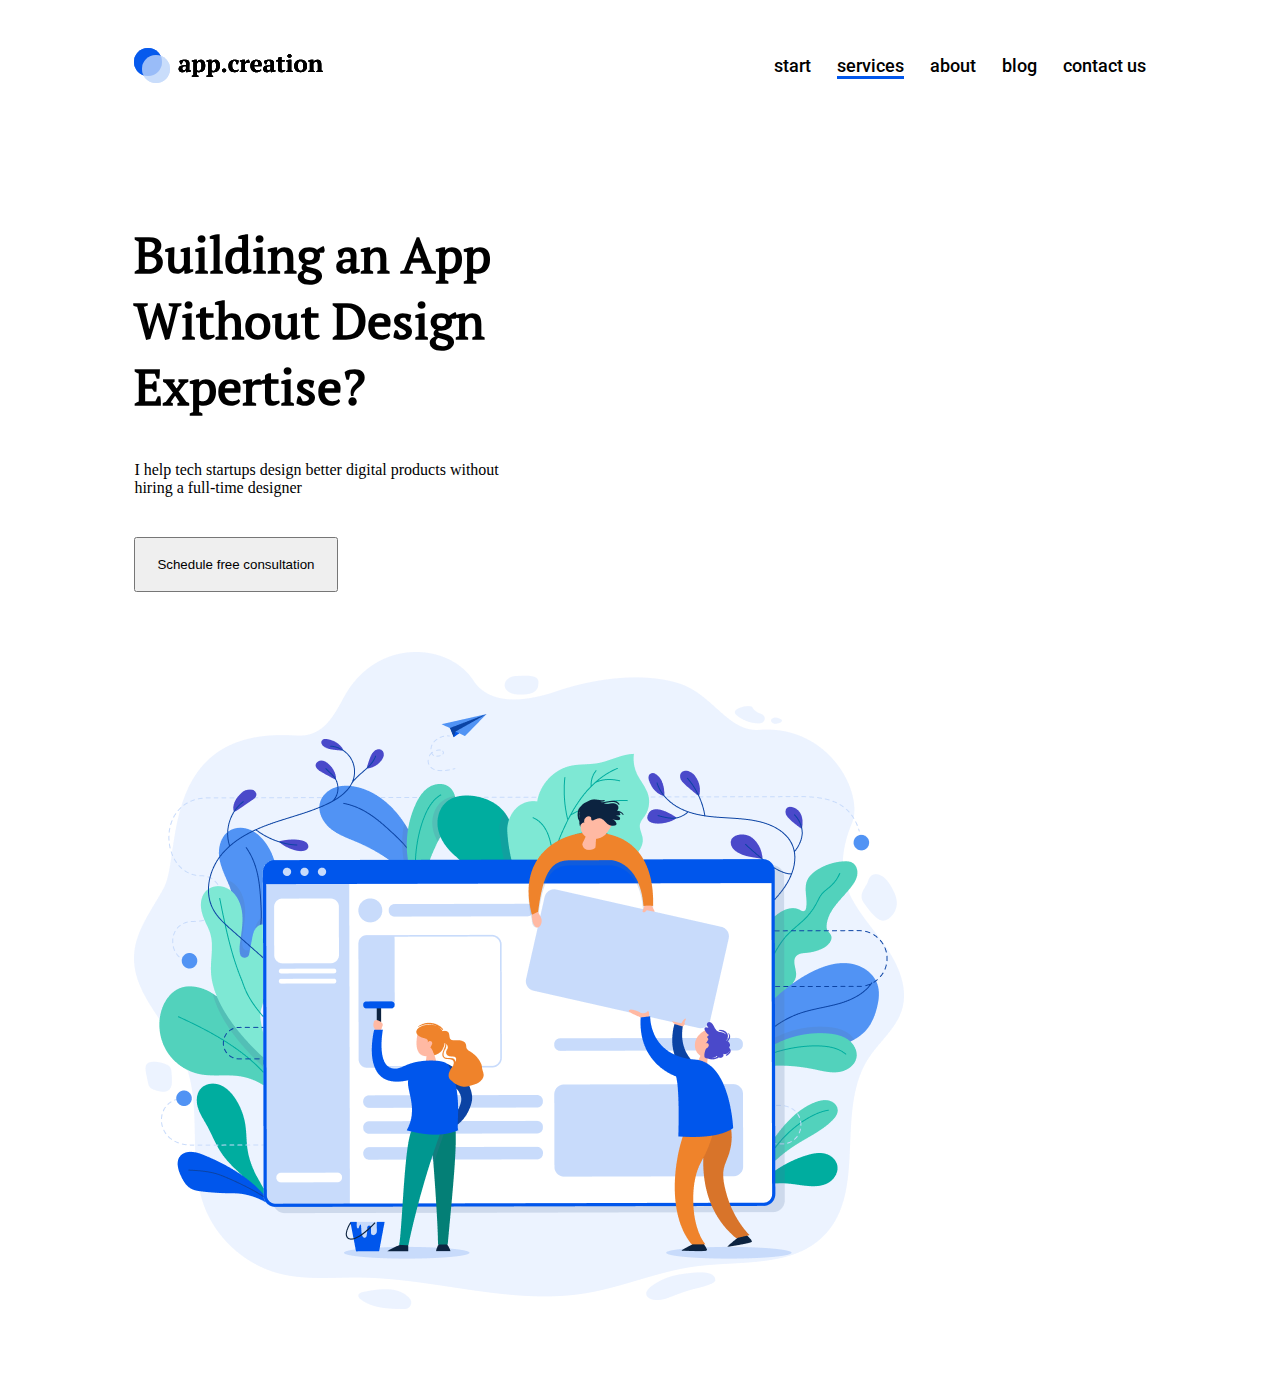
==== index.html @ f5508d60 "Merge branch 'main' into task-eight" ====
<!DOCTYPE html>
<html lang="en">
<head>
	<meta charset="UTF-8">
	<meta name="viewport" content="width=device-width, initial-scale=1.0">
	<title>Мой сайт</title>
<link rel="preconnect" href="https://fonts.gstatic.com">
<link href="https://fonts.googleapis.com/css2?family=Roboto&display=swap" rel="stylesheet">
	<link rel="stylesheet" href="fonts.css">
	<link rel="stylesheet" href="style.css">
</head>
<body>
<div class="wrapper">
	<header class="header">
		<div class="logo">
		<img class="logo" src="img/logo.svg" alt="">
		</div>
		<nav class="menu">
			<a href="#" class="menu__item">start</a>
			<a href="#" class="menu__item menu__item_active">services</a>
			<a href="#" class="menu__item">about</a>
			<a href="#" class="menu__item">blog</a>
			<a href="#" class="menu__item">contact us</a>
		</nav>
	</header>
	<section class="main">
		
			<h1 class="main__title">Building an App Without Design Expertise?</h1>
			<p class="main__description">I help tech startups design better digital products without hiring a full-time designer</p>
			<button class="main__button">Schedule free consultation</button>
		
		<div class="image-content">
			<img class="image-content__image" src="img/img.png" alt="">
		</div>
	</section>
</div>
</body>
</html>
---- fonts.css ----
/*! Generated by Font Squirrel (https://www.fontsquirrel.com) on March 29, 2021 */



@font-face {
    font-family: 'pt_serifbold';
    src: url('fonts/ptserif-bold-webfont.woff') format('woff');
    font-weight: normal;
    font-style: normal;

}




@font-face {
    font-family: 'pt_serifbold_italic';
    src: url('fonts/ptserif-bolditalic-webfont.woff') format('woff');
    font-weight: normal;
    font-style: normal;

}




@font-face {
    font-family: 'pt_serifitalic';
    src: url('fonts/ptserif-italic-webfont.woff') format('woff');
    font-weight: normal;
    font-style: normal;

}




@font-face {
    font-family: 'pt_serifregular';
    src: url('fonts/ptserif-regular-webfont.woff') format('woff');
    font-weight: normal;
    font-style: normal;

}
---- style.css ----
.wrapper {
	margin: 0 auto;
	width: 80%;
}

.logo {
	width: 190px;
	height: 35px;
	background-image: url(img/logo.svg);
}

.header {
	padding: 40px 0;
	display: flex;
	justify-content: space-between;
}

.menu {
	display: flex;	
	align-items: center;	
}

.menu__item { 
	position: relative;
	text-decoration: none;
	margin-right: 26px;
    font:500 18px/21px 'Roboto', sans-serif;/* weight size/height family*/
    color: #000;
    transition: opacity .5s;
	/*padding: 0 13px;*/
  margin-right: 26px;
/*	font-family: 'Roboto', sans-serif;
	font-weight: 500;
    font-size: : 18px;
    line-height: 21px;*/
  font:500 18px/21px 'Roboto', sans-serif;
  color: #000;
  transition: opacity .5s;
}

.menu__item:last-child {
	margin-right: 0;
}

.menu__item::after {
	position: absolute;
	display: block;
	content: '';
	left: 0;
	width: 100%;
	height: 3px;
	background-color: #0056EC;
	opacity: 0;
	transition: opacity .5s;
}

.menu__item_active::after  {
	position: absolute;
	display: block;
	content: '';
	left: 0;
	width: 100%;
	height: 3px;
	background-color: #0056EC;
}

.menu__item:hover {
	opacity: .5;
}

.menu__item:hover:after {
	position: absolute;
	display: block;
	content: '';
	left: 0;
	width: 100%;
	height: 3px;
	background-color: #0056EC;
}

.menu__item:hover:after, .menu__item_active:after {
	opacity: 1;
}

.main-section {
	display: flex;
	justify-content: space-between;
}

.main {
	padding-top: 100px;
	padding-right: 63%;
}

.main__title {
	margin: 0 0 40px 0;
	font: bold 50px/66px pt_serifregular, arial, helvetica, sans-serif;
}

.main__subtitle {
	margin: 0 0 41px 0;
	font: 500 18px/21px 'Roboto', sans-serif;
}

.main__description {
	margin-bottom: 40px;
}

.main__button {
	padding: 18px 21px;
}

.image-content__image {
	margin-top: 16%;	
	margin-bottom: 17%;	
}
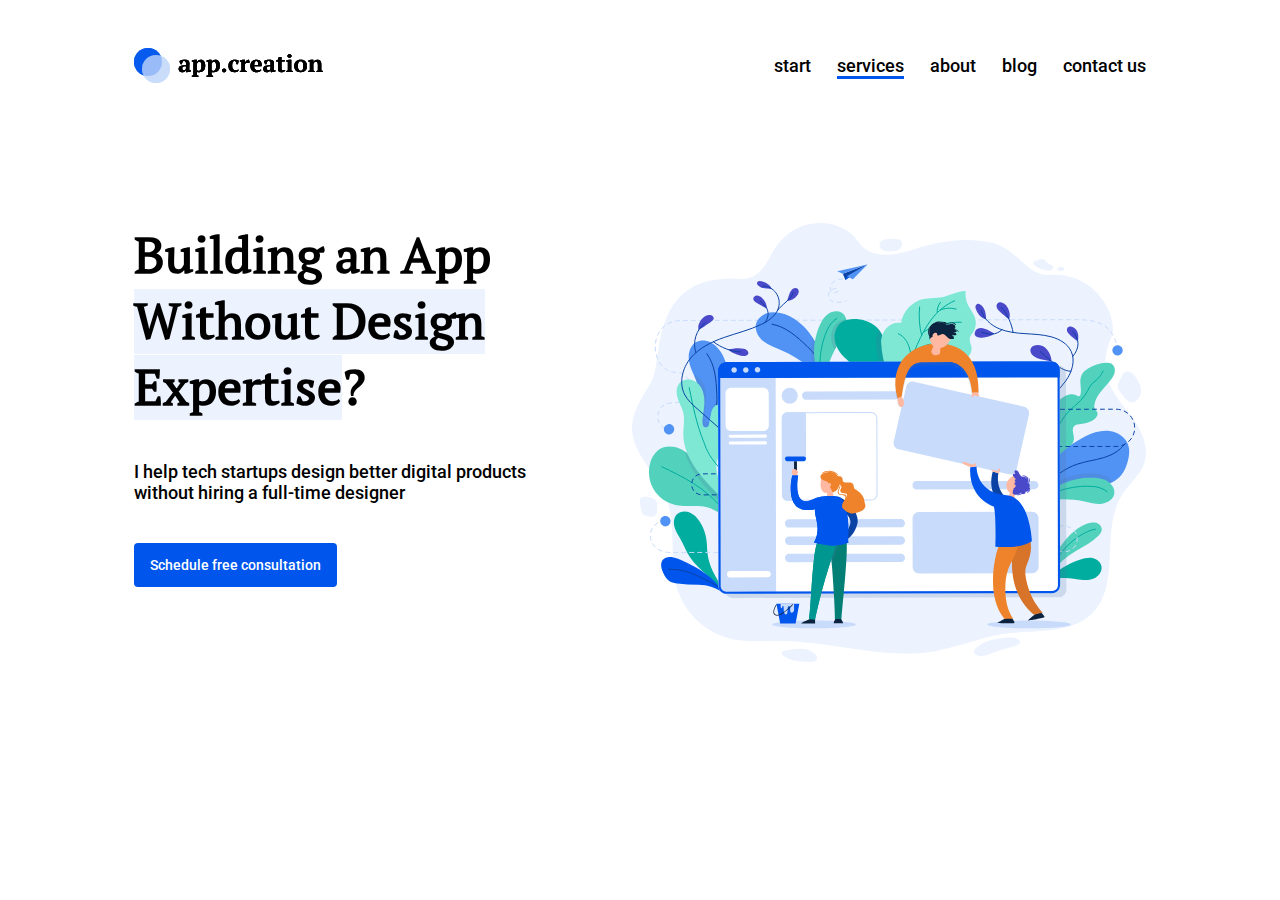
==== commit 4e17f85f: "task-eight" ====
--- a/index.html
+++ b/index.html
@@ -25,14 +25,10 @@
 	</header>
 	<section class="main">
 		
-			<h1 class="main__title">Building an App Without Design Expertise?</h1>
-			<p class="main__description">I help tech startups design better digital products without hiring a full-time designer</p>
-			<button class="main__button">Schedule free consultation</button>
-		
-		<div class="image-content">
-			<img class="image-content__image" src="img/img.png" alt="">
-		</div>
+			<h1 class="main__title">Building an App <span class="main__title-text_highlight">Without Design Expertise</span>?</h1>
+			<p class="main__subtitle">I help tech startups design better digital products without hiring a full-time designer</p>
+			<a class="main__button" href="#">Schedule free consultation</a>
 	</section>
 </div>
-</body>
+</body> 
 </html>--- a/style.css
+++ b/style.css
@@ -11,6 +11,7 @@
 
 .header {
 	padding: 40px 0;
+	margin-bottom: 100px;
 	display: flex;
 	justify-content: space-between;
 }
@@ -27,15 +28,6 @@
     font:500 18px/21px 'Roboto', sans-serif;/* weight size/height family*/
     color: #000;
     transition: opacity .5s;
-	/*padding: 0 13px;*/
-  margin-right: 26px;
-/*	font-family: 'Roboto', sans-serif;
-	font-weight: 500;
-    font-size: : 18px;
-    line-height: 21px;*/
-  font:500 18px/21px 'Roboto', sans-serif;
-  color: #000;
-  transition: opacity .5s;
 }
 
 .menu__item:last-child {
@@ -88,8 +80,12 @@
 }
 
 .main {
-	padding-top: 100px;
-	padding-right: 63%;
+	padding-right: 60%;
+	padding-bottom: 100px; 
+/*	background-image: url(img/img.svg);
+	background-repeat: no-repeat;
+	background-position: top 70px right; */
+	background: top right no-repeat url(img/img.svg);
 }
 
 .main__title {
@@ -98,19 +94,27 @@
 }
 
 .main__subtitle {
-	margin: 0 0 41px 0;
+	margin: 0;
+	margin-bottom: 40px;
 	font: 500 18px/21px 'Roboto', sans-serif;
 }
 
-.main__description {
-	margin-bottom: 40px;
+.main__title-text_highlight {
+	background-color: #ECF3FF; 
 }
 
+
 .main__button {
-	padding: 18px 21px;
+	text-decoration: none;
+	display: inline-block;
+	padding: 14px 16px;
+	background: #0056EC;
+	border-radius: 4px;
+	color: white;
+	font: 500 14px/16px 'Roboto', sans-serif;
+	transform: opacity .5s;
 }
 
-.image-content__image {
-	margin-top: 16%;	
-	margin-bottom: 17%;	
+.main__button:hover {
+	opacity: .5;
 }
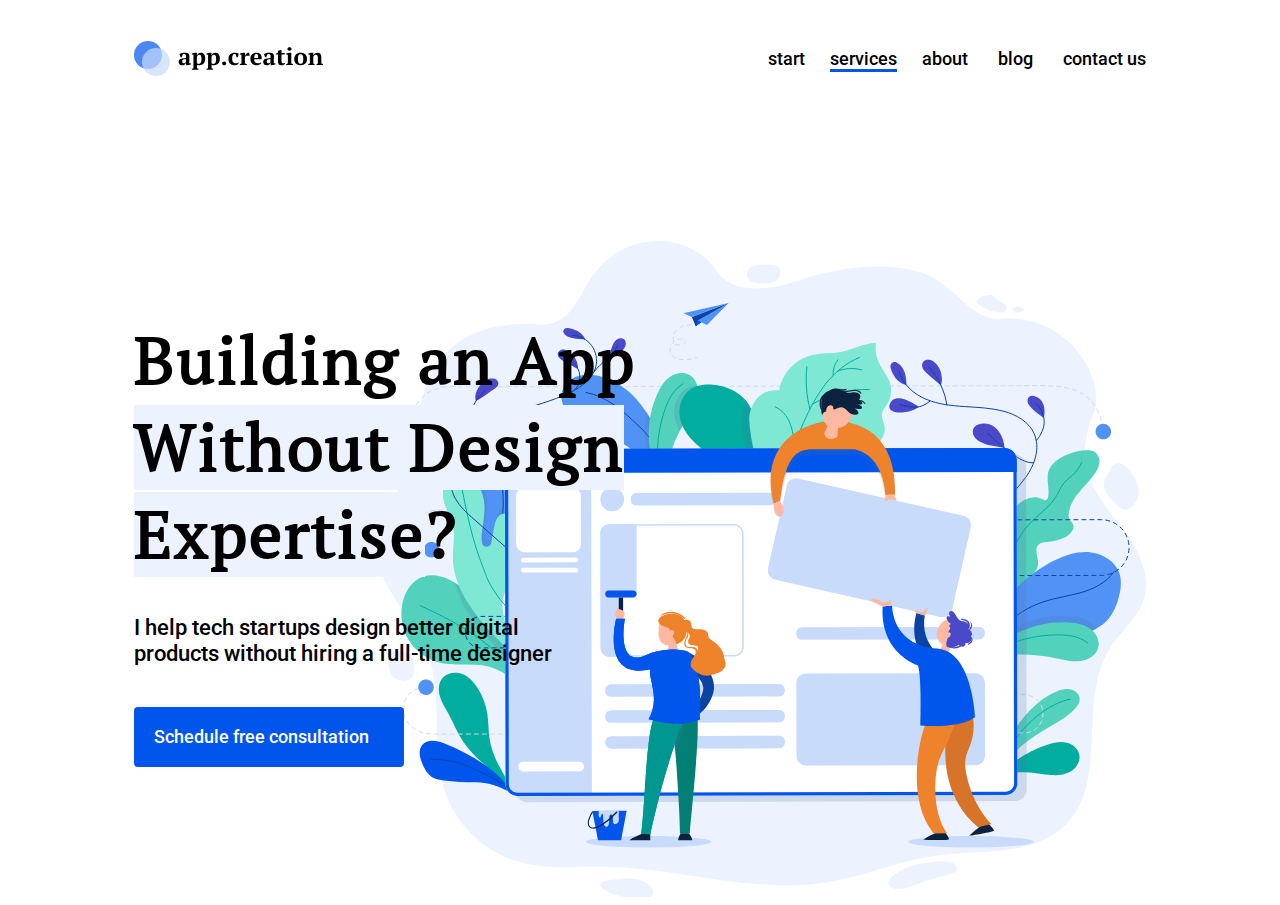
==== commit f6ff0a99: "Task-eight" ====
--- a/index.html
+++ b/index.html
@@ -13,7 +13,7 @@
 <div class="wrapper">
 	<header class="header">
 		<div class="logo">
-		<img class="logo" src="img/logo.svg" alt="">
+<!-- 		<img class="logo" src="img/logo.svg" alt=""> -->
 		</div>
 		<nav class="menu">
 			<a href="#" class="menu__item">start</a>
--- a/style.css
+++ b/style.css
@@ -10,8 +10,8 @@
 }
 
 .header {
-	padding: 40px 0;
-	margin-bottom: 100px;
+	padding: 33px 0;
+	/*margin-bottom: 208px;*/
 	display: flex;
 	justify-content: space-between;
 }
@@ -24,7 +24,7 @@
 .menu__item { 
 	position: relative;
 	text-decoration: none;
-	margin-right: 26px;
+	margin-right: 30px;
     font:500 18px/21px 'Roboto', sans-serif;/* weight size/height family*/
     color: #000;
     transition: opacity .5s;
@@ -32,6 +32,10 @@
 
 .menu__item:last-child {
 	margin-right: 0;
+}
+
+.menu__item:nth-child(-n+2) {
+	margin-right:25px;
 }
 
 .menu__item::after {
@@ -80,23 +84,24 @@
 }
 
 .main {
+	padding-top: 208px;
 	padding-right: 60%;
-	padding-bottom: 100px; 
-/*	background-image: url(img/img.svg);
-	background-repeat: no-repeat;
-	background-position: top 70px right; */
-	background: top right no-repeat url(img/img.svg);
+	padding-bottom: 130px; 
+	background: top 132px right no-repeat url(img/img.svg);
 }
 
 .main__title {
-	margin: 0 0 40px 0;
-	font: bold 50px/66px pt_serifregular, arial, helvetica, sans-serif;
+	width: 567px;
+	letter-spacing: 2px;
+	margin: 0 0 37px 0;
+	font: bold 66px/87px pt_serifregular, arial, helvetica, sans-serif;
 }
 
 .main__subtitle {
+	width: 455px;
 	margin: 0;
 	margin-bottom: 40px;
-	font: 500 18px/21px 'Roboto', sans-serif;
+	font: 500 22px/26px 'Roboto', sans-serif;
 }
 
 .main__title-text_highlight {
@@ -107,11 +112,11 @@
 .main__button {
 	text-decoration: none;
 	display: inline-block;
-	padding: 14px 16px;
+	padding: 19px 35px 19px 20px;
 	background: #0056EC;
 	border-radius: 4px;
 	color: white;
-	font: 500 14px/16px 'Roboto', sans-serif;
+	font: 500 18px/22px 'Roboto', sans-serif;
 	transform: opacity .5s;
 }
 
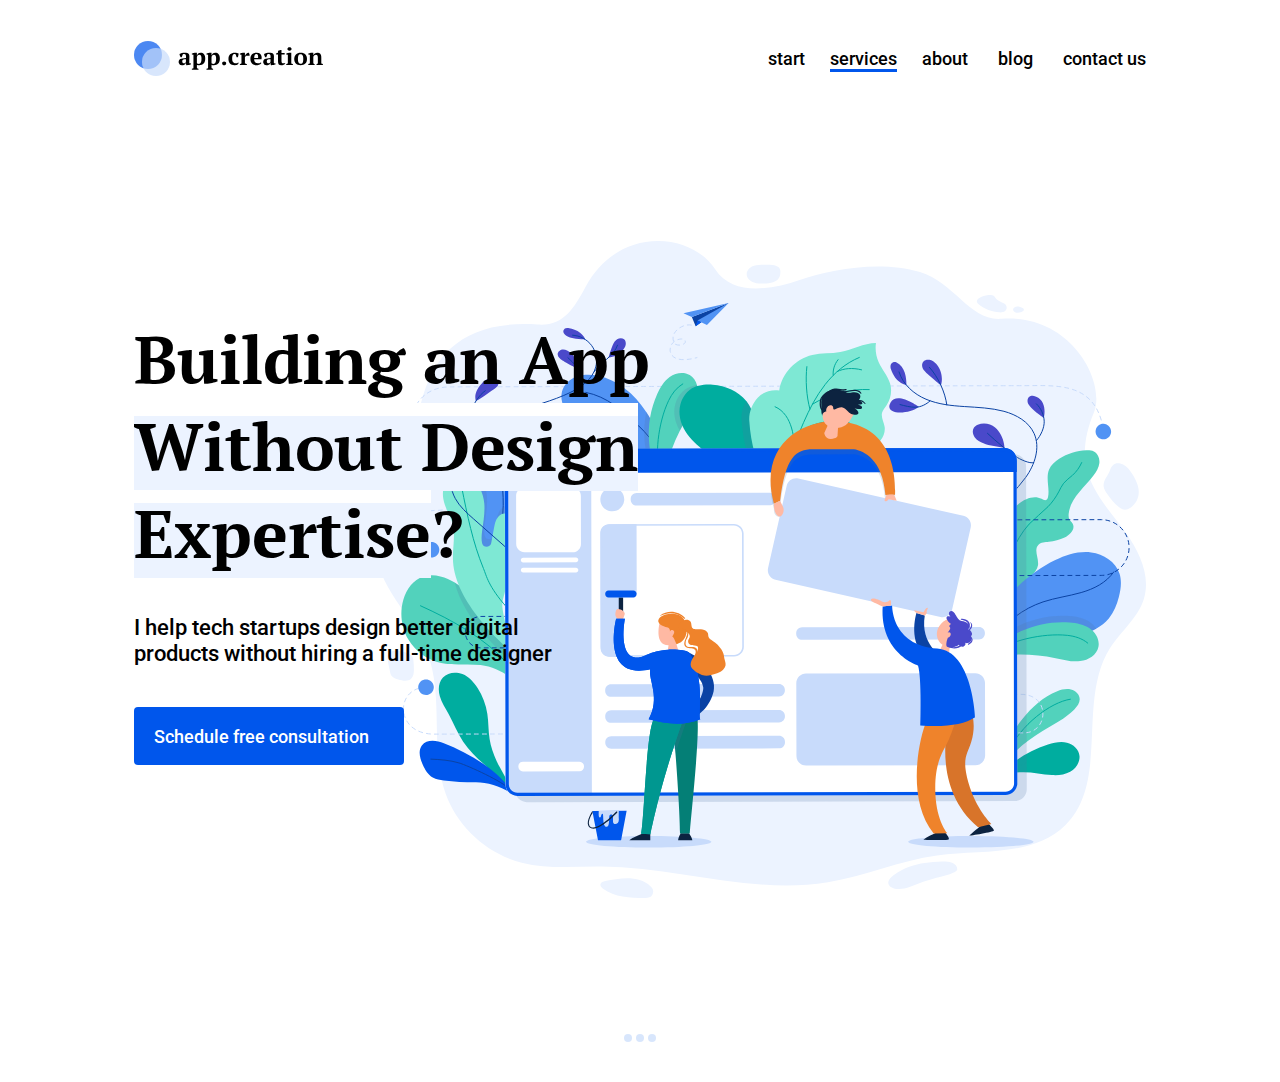
==== commit 9ee0e428: "Добавила 3 точки" ====
--- a/index.html
+++ b/index.html
@@ -29,6 +29,11 @@
 			<p class="main__subtitle">I help tech startups design better digital products without hiring a full-time designer</p>
 			<a class="main__button" href="#">Schedule free consultation</a>
 	</section>
+	<div class="circles">
+		<div class="circles__circle"></div>
+		<div class="circles__circle"></div>
+		<div class="circles__circle"></div>
+	</div>
 </div>
 </body> 
 </html>--- a/style.css
+++ b/style.css
@@ -1,125 +1,142 @@
 .wrapper {
-	margin: 0 auto;
-	width: 80%;
+  margin: 0 auto;
+  width: 80%;
 }
 
 .logo {
-	width: 190px;
-	height: 35px;
-	background-image: url(img/logo.svg);
+  width: 190px;
+  height: 35px;
+  background-image: url(img/logo.svg);
 }
 
 .header {
-	padding: 33px 0;
-	/*margin-bottom: 208px;*/
-	display: flex;
-	justify-content: space-between;
+  padding: 33px 0;
+  display: flex;
+  justify-content: space-between;
 }
 
 .menu {
-	display: flex;	
-	align-items: center;	
+  display: flex;	
+  align-items: center;	
 }
 
 .menu__item { 
-	position: relative;
-	text-decoration: none;
-	margin-right: 30px;
-    font:500 18px/21px 'Roboto', sans-serif;/* weight size/height family*/
-    color: #000;
-    transition: opacity .5s;
+  position: relative;
+  text-decoration: none;
+  margin-right: 30px;
+  font: 500 18px/21px 'Roboto', sans-serif;
+  color: #000;
+  transition: opacity .5s;
 }
 
 .menu__item:last-child {
-	margin-right: 0;
+  margin-right: 0;
 }
 
 .menu__item:nth-child(-n+2) {
-	margin-right:25px;
+  margin-right: 25px;
 }
 
 .menu__item::after {
-	position: absolute;
-	display: block;
-	content: '';
-	left: 0;
-	width: 100%;
-	height: 3px;
-	background-color: #0056EC;
-	opacity: 0;
-	transition: opacity .5s;
+  position: absolute;
+  display: block;
+  content: '';
+  left: 0;
+  width: 100%;
+  height: 3px;
+  background-color: #0056EC;
+  opacity: 0;
+  transition: opacity .5s;
 }
 
 .menu__item_active::after  {
-	position: absolute;
-	display: block;
-	content: '';
-	left: 0;
-	width: 100%;
-	height: 3px;
-	background-color: #0056EC;
+  position: absolute;
+  display: block;
+  content: '';
+  left: 0;
+  width: 100%;
+  height: 3px;
+  background-color: #0056EC;
 }
 
 .menu__item:hover {
-	opacity: .5;
+  opacity: .5;
 }
 
-.menu__item:hover:after {
-	position: absolute;
-	display: block;
-	content: '';
-	left: 0;
-	width: 100%;
-	height: 3px;
-	background-color: #0056EC;
+.menu__item:hover::after {
+  position: absolute;
+  display: block;
+  content: '';
+  left: 0;
+  width: 100%;
+  height: 3px;
+  background-color: #0056EC;
 }
 
-.menu__item:hover:after, .menu__item_active:after {
-	opacity: 1;
+.menu__item:hover::after,
+.menu__item_active::after {
+  opacity: 1;
 }
 
 .main-section {
-	display: flex;
-	justify-content: space-between;
+  display: flex;
+  justify-content: space-between;
 }
 
 .main {
-	padding-top: 208px;
-	padding-right: 60%;
-	padding-bottom: 130px; 
-	background: top 132px right no-repeat url(img/img.svg);
+  padding-top: 208px;
+  padding-right: 60%;
+  padding-bottom: 136px;
+  background: top 132px right no-repeat url(img/img.svg);
+  margin-bottom: 133px;
 }
 
 .main__title {
-	width: 567px;
-	letter-spacing: 2px;
-	margin: 0 0 37px 0;
-	font: bold 66px/87px pt_serifregular, arial, helvetica, sans-serif;
+  width: 567px;
+  letter-spacing: -0.2px;
+  margin: 0 0 37px 0;
+  font: bold 66.5px/87px pt_serifbold, arial, helvetica, sans-serif;
 }
 
 .main__subtitle {
-	width: 455px;
-	margin: 0;
-	margin-bottom: 40px;
-	font: 500 22px/26px 'Roboto', sans-serif;
+  width: 455px;
+  margin: 0;
+  margin-bottom: 40px;
+  font: 500 22px/26px 'Roboto', sans-serif;
 }
 
 .main__title-text_highlight {
-	background-color: #ECF3FF; 
+  background: linear-gradient(180deg, rgba(255, 255, 255, 1) 15%, #ecf3ff 15%);
 }
 
-
 .main__button {
-	text-decoration: none;
-	display: inline-block;
-	padding: 19px 35px 19px 20px;
-	background: #0056EC;
-	border-radius: 4px;
-	color: white;
-	font: 500 18px/22px 'Roboto', sans-serif;
-	transform: opacity .5s;
+  text-decoration: none;
+  display: inline-block;
+  padding: 19px 35px 17px 20px;
+  background: #0056ec;
+  border-radius: 4px;
+  color: white;
+  font: 500 18px/22px 'Roboto', sans-serif;
+  transform: opacity 0.5s;
 }
 
 .main__button:hover {
-	opacity: .5;
+  opacity: .5;
 }
+
+.circles {
+	display: flex;
+	justify-content: center;
+	margin-bottom: 40px;
+}
+.circles__circle {
+	width: 8px;
+	height: 8px;
+	background: #c8dbfb;
+	opacity: 0.7;
+	border-radius: 50%;
+}
+
+.circles__circle:nth-child(2) {
+	margin: 0 4px;
+}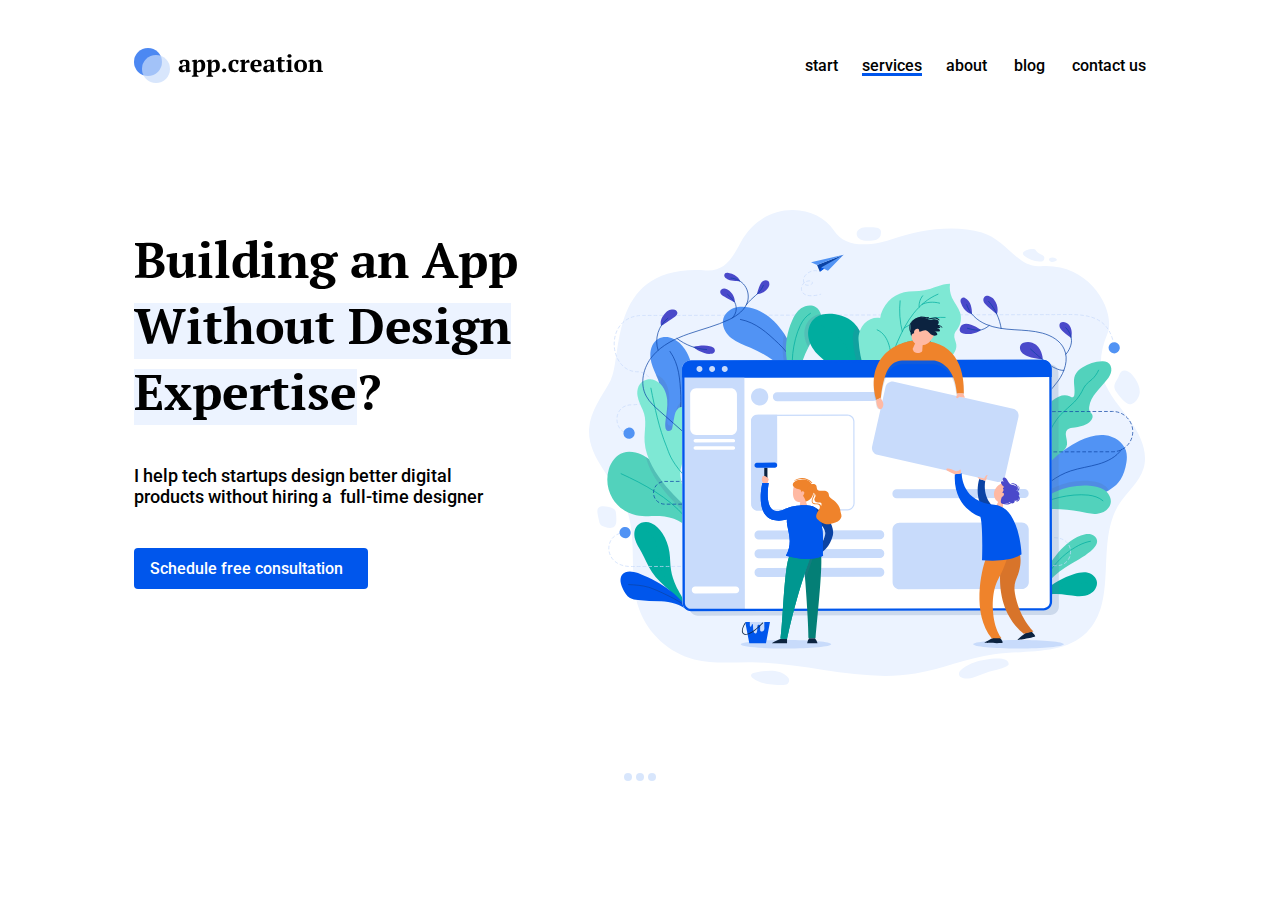
==== commit 9d5a3ffd: "Task-nine" ====
--- a/index.html
+++ b/index.html
@@ -26,7 +26,7 @@
 	<section class="main">
 		
 			<h1 class="main__title">Building an App <span class="main__title-text_highlight">Without Design Expertise</span>?</h1>
-			<p class="main__subtitle">I help tech startups design better digital products without hiring a full-time designer</p>
+			<p class="main__subtitle">I help tech startups design better digital products without hiring a&nbsp; full-time designer</p>
 			<a class="main__button" href="#">Schedule free consultation</a>
 	</section>
 	<div class="circles">
--- a/style.css
+++ b/style.css
@@ -125,18 +125,156 @@
 }
 
 .circles {
-	display: flex;
-	justify-content: center;
-	margin-bottom: 40px;
-}
+  display: flex;
+  justify-content: center;
+  margin-bottom: 40px;
+}
+
 .circles__circle {
-	width: 8px;
-	height: 8px;
-	background: #c8dbfb;
-	opacity: 0.7;
-	border-radius: 50%;
+  width: 8px;
+  height: 8px;
+  background: #c8dbfb;
+  opacity: 0.7;
+  border-radius: 50%;
 }
 
 .circles__circle:nth-child(2) {
-	margin: 0 4px;
+  margin: 0 4px;
+}
+
+@media (min-width: 1025px) and (max-width: 1366px) { //1366
+	.wrapper {
+  width: 68%;
+}
+
+.header {
+	padding-bottom: 0;
+	padding-top: 40px;
+	margin-bottom: 127px;
+}
+
+.menu__item { 
+  margin-right: 27px;
+  font: 500 16px/14px 'Roboto', sans-serif;
+
+}
+.menu__item:nth-child(-n+2) {
+  margin-right: 24px;
+}
+
+.main {
+	padding-top: 17px;
+	padding-bottom: 96px;
+	background-size: 55%;
+	background-position: right 0 top 0;
+  margin-bottom: 88px;
+ }
+
+.main__title {
+  width: 434px;
+  letter-spacing: -0.2px;
+  margin: 0 0 40px 0;
+  font: bold 50px/66px pt_serifbold, arial, helvetica, sans-serif;
+}
+
+.main__subtitle {
+  width: 367px;
+  margin: 0;
+  margin-bottom: 41px;
+  font: 500 18px/21px 'Roboto', sans-serif;
+}
+
+.main__button {
+  padding: 14px 25px 13px 16px;
+  font: 500 16px/14px 'Roboto', sans-serif;
+}
+}
+
+@media (min-width: 769px) and (max-width: 1024px) {  //1024
+	.wrapper {
+  width: 100%;
+  margin-right: 47px;
+}
+
+.header {
+	padding-bottom: 0;
+	padding-top: 40px;
+	margin-bottom: 127px;
+}
+
+.menu__item { 
+  margin-right: 27px;
+  font: 500 16px/14px 'Roboto', sans-serif;
+
+}
+.menu__item:nth-child(-n+2) {
+  margin-right: 24px;
+}
+
+.main {
+	padding-top: 17px;
+	padding-bottom: 96px;
+	background-size: 55%;
+	background-position: right 0 top 0;
+  margin-bottom: 88px;
+ }
+
+.main__title {
+  width: 434px;
+  letter-spacing: -0.2px;
+  margin: 0 0 40px 0;
+  font: bold 50px/66px pt_serifbold, arial, helvetica, sans-serif;
+}
+
+.main__subtitle {
+  width: 367px;
+  margin: 0;
+  margin-bottom: 41px;
+  font: 500 18px/21px 'Roboto', sans-serif;
+  background-image: red;
+}
+
+.main__button {
+  padding: 14px 25px 13px 16px;
+  font: 500 16px/14px 'Roboto', sans-serif;
+}
+}
+
+@media (max-width: 768px) {  //Телефон
+.menu {
+	display: none;
+}
+
+.header {
+	margin-bottom: 4px;
+	padding: 24px 0;
+}
+
+.logo {
+	background: no-repeat url(img/logoo.svg);
+}
+
+.main {
+	text-align: center;
+	padding: 74% 0 0;
+	background-size: 74%;
+	background-position: top center;
+ }
+
+.main__title {
+	width: auto;
+	margin-bottom: 44px;
+	font: bold 30px/39px pt_serifregular, arial, helvetica, sans-serif;
+}
+
+ .main__subtitle {
+ 	width: auto;
+ 	font: 500 16px/19px Roboto, arial, helvetica, sans-serif;
+ }
+
+.main__button {
+	padding: 14px 25px 13px 16px;
+	background: #0056EC;
+	font: 500 14px/15px 'Roboto', sans-serif;
+}
 }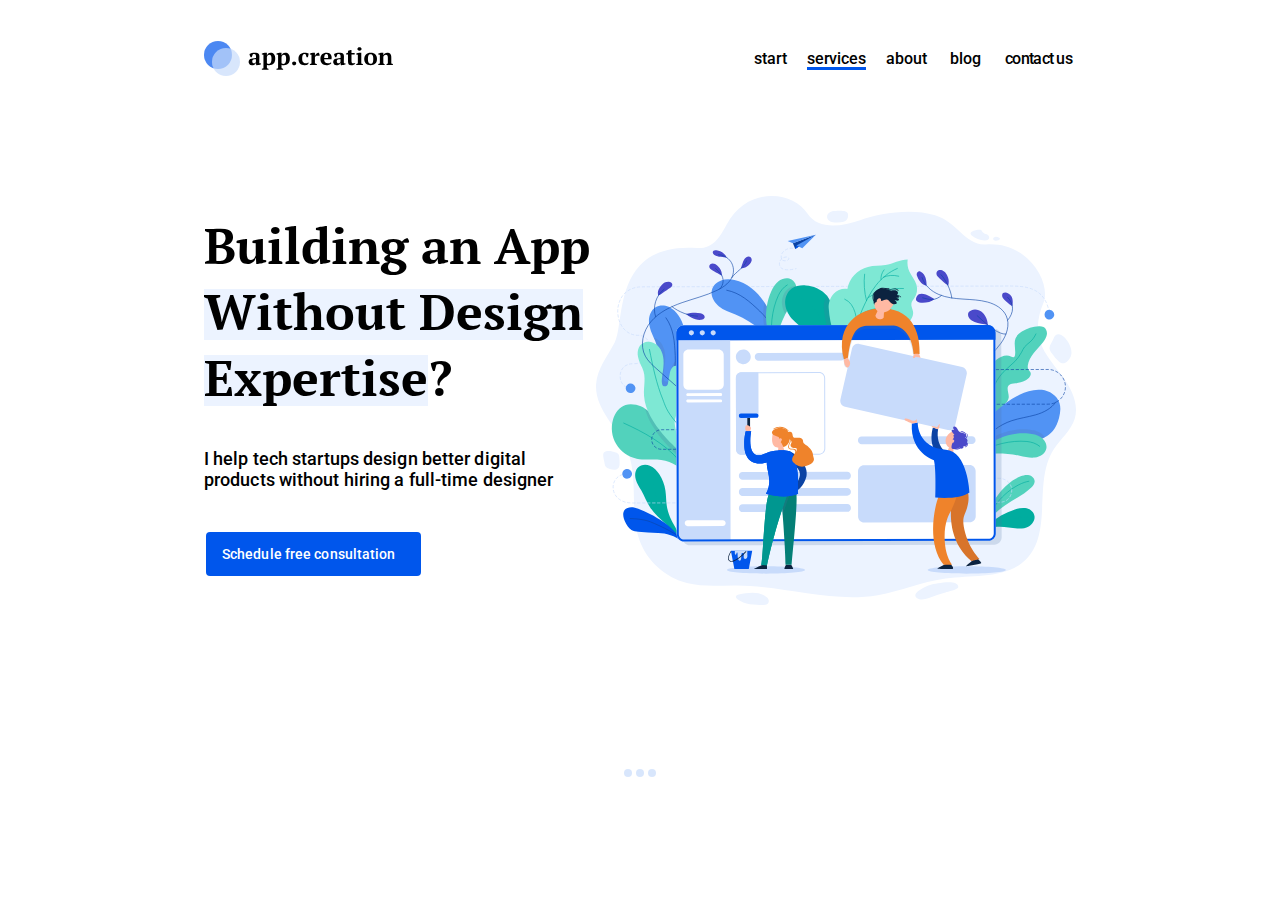
==== commit 641e9de6: "Task-nine" ====
--- a/index.html
+++ b/index.html
@@ -26,7 +26,7 @@
 	<section class="main">
 		
 			<h1 class="main__title">Building an App <span class="main__title-text_highlight">Without Design Expertise</span>?</h1>
-			<p class="main__subtitle">I help tech startups design better digital products without hiring a&nbsp; full-time designer</p>
+			<p class="main__subtitle">I help tech startups design better digital products without hiring a&nbsp;full-time designer</p>
 			<a class="main__button" href="#">Schedule free consultation</a>
 	</section>
 	<div class="circles">
--- a/style.css
+++ b/style.css
@@ -106,7 +106,7 @@
 }
 
 .main__title-text_highlight {
-  background: linear-gradient(180deg, rgba(255, 255, 255, 1) 15%, #ecf3ff 15%);
+background: linear-gradient(180deg, rgba(255, 255, 255, 1) 15%, #ecf3ff 15%);
 }
 
 .main__button {
@@ -142,139 +142,154 @@
   margin: 0 4px;
 }
 
-@media (min-width: 1025px) and (max-width: 1366px) { //1366
-	.wrapper {
-  width: 68%;
-}
-
-.header {
-	padding-bottom: 0;
-	padding-top: 40px;
-	margin-bottom: 127px;
-}
-
-.menu__item { 
-  margin-right: 27px;
-  font: 500 16px/14px 'Roboto', sans-serif;
-
-}
-.menu__item:nth-child(-n+2) {
-  margin-right: 24px;
-}
-
-.main {
-	padding-top: 17px;
-	padding-bottom: 96px;
-	background-size: 55%;
-	background-position: right 0 top 0;
-  margin-bottom: 88px;
- }
-
-.main__title {
-  width: 434px;
-  letter-spacing: -0.2px;
-  margin: 0 0 40px 0;
-  font: bold 50px/66px pt_serifbold, arial, helvetica, sans-serif;
-}
-
-.main__subtitle {
-  width: 367px;
-  margin: 0;
-  margin-bottom: 41px;
-  font: 500 18px/21px 'Roboto', sans-serif;
-}
-
-.main__button {
-  padding: 14px 25px 13px 16px;
-  font: 500 16px/14px 'Roboto', sans-serif;
-}
-}
-
-@media (min-width: 769px) and (max-width: 1024px) {  //1024
-	.wrapper {
-  width: 100%;
-  margin-right: 47px;
-}
-
-.header {
-	padding-bottom: 0;
-	padding-top: 40px;
-	margin-bottom: 127px;
-}
-
-.menu__item { 
-  margin-right: 27px;
-  font: 500 16px/14px 'Roboto', sans-serif;
-
-}
-.menu__item:nth-child(-n+2) {
-  margin-right: 24px;
-}
-
-.main {
-	padding-top: 17px;
-	padding-bottom: 96px;
-	background-size: 55%;
-	background-position: right 0 top 0;
-  margin-bottom: 88px;
- }
-
-.main__title {
-  width: 434px;
-  letter-spacing: -0.2px;
-  margin: 0 0 40px 0;
-  font: bold 50px/66px pt_serifbold, arial, helvetica, sans-serif;
-}
-
-.main__subtitle {
-  width: 367px;
-  margin: 0;
-  margin-bottom: 41px;
-  font: 500 18px/21px 'Roboto', sans-serif;
-  background-image: red;
-}
-
-.main__button {
-  padding: 14px 25px 13px 16px;
-  font: 500 16px/14px 'Roboto', sans-serif;
-}
-}
-
-@media (max-width: 768px) {  //Телефон
-.menu {
-	display: none;
-}
-
-.header {
-	margin-bottom: 4px;
-	padding: 24px 0;
-}
-
-.logo {
-	background: no-repeat url(img/logoo.svg);
-}
-
-.main {
-	text-align: center;
-	padding: 74% 0 0;
-	background-size: 74%;
-	background-position: top center;
- }
-
-.main__title {
-	width: auto;
-	margin-bottom: 44px;
-	font: bold 30px/39px pt_serifregular, arial, helvetica, sans-serif;
-}
-
- .main__subtitle {
- 	width: auto;
- 	font: 500 16px/19px Roboto, arial, helvetica, sans-serif;
- }
-
-.main__button {
-	padding: 14px 25px 13px 16px;
-	background: #0056EC;
-	font: 500 14px/15px 'Roboto', sans-serif;
-}
-}+@media (max-width: 768px) {   /*Телефон*/
+  .menu {
+    display: none;
+  }
+
+  .header {
+    margin-bottom: 4px;
+    padding: 24px 0;
+  }
+
+  .logo {
+    background: no-repeat url(img/logo.png);
+  }
+
+  .main {
+    text-align: center;
+    padding: 74% 0 0;
+    background-size: 74%;
+    background-position: top center;
+  }
+
+  .main__title {
+    width: auto;
+    margin-bottom: 44px;
+    font: bold 30px/39px pt_serifregular, arial, helvetica, sans-serif;
+  }
+
+  .main__subtitle {
+    width: auto;
+    font: 500 16px/19px Roboto, arial, helvetica, sans-serif;
+  }
+
+  .main__button {
+    padding: 14px 25px 13px 16px;
+    background: #0056ec;
+    font: 500 14px/15px 'Roboto', sans-serif;
+  }
+}
+
+@media (min-width: 1246px) and (max-width: 1585px) {   /*1366*/
+  .wrapper {
+    width: 69%;
+  }
+
+  .header {
+    padding-bottom: 0;
+    padding-top: 33px;
+    margin-bottom: 120px;
+  }
+
+  .menu__item {
+    margin-right: 24px;
+    font: 500 16px/17px 'Roboto', sans-serif;
+    letter-spacing: -0.1px;
+  }
+
+  .menu__item:nth-child(-n+2) {
+    margin-right: 20px;
+  }
+
+  .menu__item:last-child {
+    margin-right: 4px;
+    letter-spacing: -0.7px;}
+
+  .main {
+    padding-top: 17px;
+    padding-bottom: 12%;
+    background-size: 55%;
+    background-position: right 0 top 0;
+    margin-bottom: 88px;
+  }
+
+  .main__title {
+    width: 434px;
+    letter-spacing: 0;
+    font: bold 50px/66px pt_serifbold, arial, helvetica, sans-serif;
+ 
+  }
+
+  .main__title-text_highlight {
+    background: linear-gradient(180deg, rgba(255,255,255,1) 15%, rgba(236,243,255,1) 15% 93%, rgba(255,255,255,1) 93%);
+}
+
+  .main__subtitle {
+    width: 367px;
+    margin: 0;
+    letter-spacing: 0.1px;
+    margin-right: 10px;
+    margin-bottom: 42px;
+    font: 500 18px/21px 'Roboto', sans-serif;
+  }
+
+  .main__button {
+    padding: 15px 25px 15px 16px;
+    font: 500 14px/14px 'Roboto', sans-serif;
+    letter-spacing: 0.1px;
+    margin-left: 2px;
+  }
+}
+
+@media (min-width: 769px) and (max-width: 1245px) {
+  .wrapper {
+    width: 92.5%;
+    margin-left: 37px;
+  }
+
+  .header {
+    padding-bottom: 0;
+    padding-top: 33px;
+    margin-bottom: 121px;
+  }
+
+  .menu__item { 
+    margin-right: 27px;
+    font: 500 16px/20px 'Roboto', sans-serif;
+    letter-spacing: -0.9px;
+  }
+
+  .menu__item:nth-child(-n+2) {
+    margin-right: 25px;
+  }
+
+  .main {
+    padding-top: 16px;
+    padding-bottom: 59px;
+    background-size: 514px;
+    background-position: right 0 top 0;
+    margin-bottom: 88px;
+   }
+
+  .main__title {
+    width: 434px;
+    letter-spacing: 0.1px;
+    margin: 0 0 40px 0;
+    font: bold 50px/65px pt_serifbold, arial, helvetica, sans-serif;
+  }
+
+  .main__subtitle {
+    width: 367px;
+    margin-bottom: 41px;
+    font: 500 18px/22px 'Roboto', sans-serif;
+    letter-spacing: 0.1px;
+    padding-left: 1px;  
+  }
+
+  .main__button {
+    padding: 14px 28px 16px 16px;
+    font: 500 16px/14px 'Roboto', sans-serif;
+letter-spacing: -0.9px;
+  }
+}
